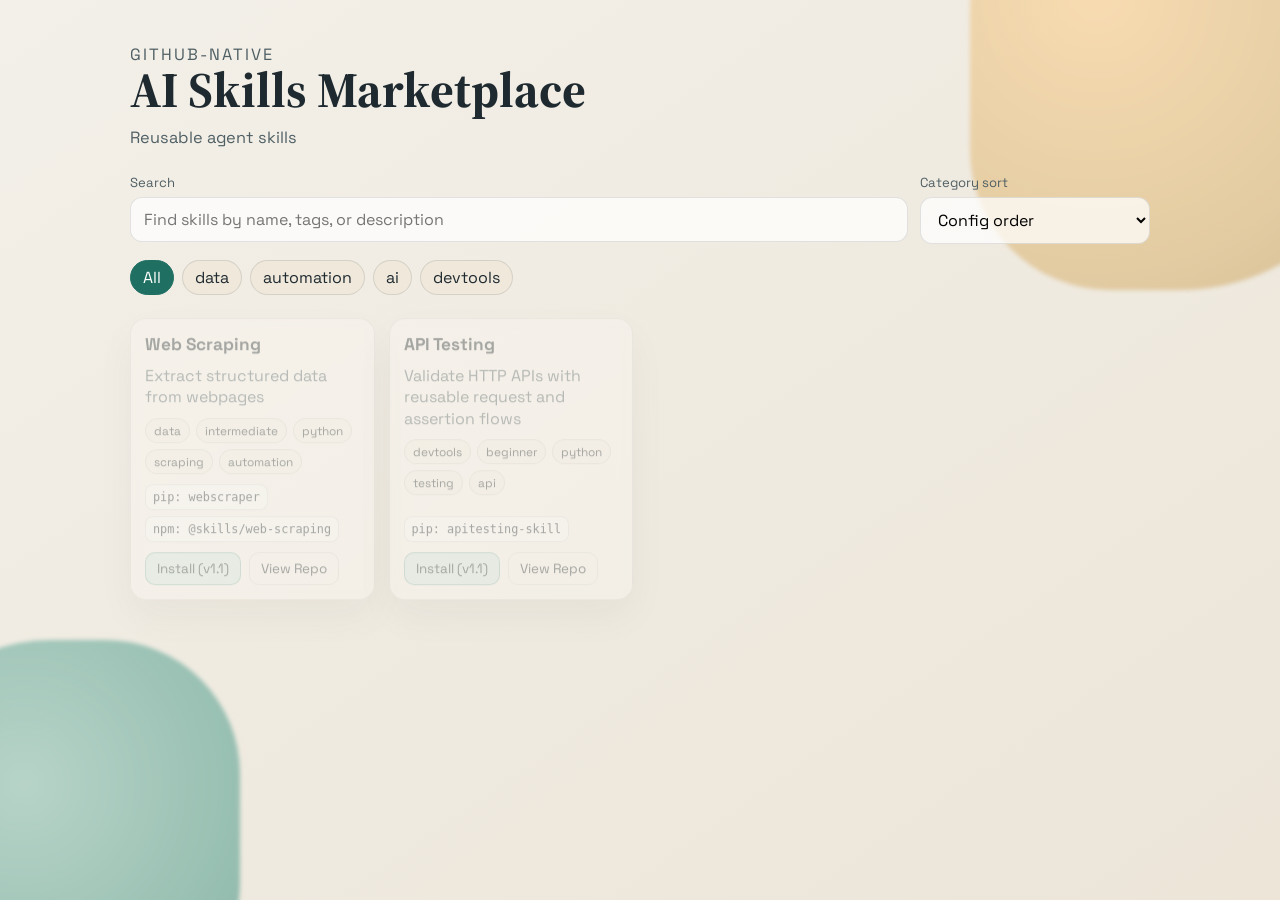
==== index.html @ 8a9cde1e "Initialize skill marketplace template scaffold" ====
<!doctype html>
<html lang="en">
  <head>
    <meta charset="utf-8">
    <meta http-equiv="refresh" content="0; url=./marketplace/">
    <meta name="viewport" content="width=device-width, initial-scale=1">
    <title>Skill Marketplace</title>
  </head>
  <body>
    <p>Redirecting to <a href="./marketplace/">marketplace</a>...</p>
  </body>
</html>
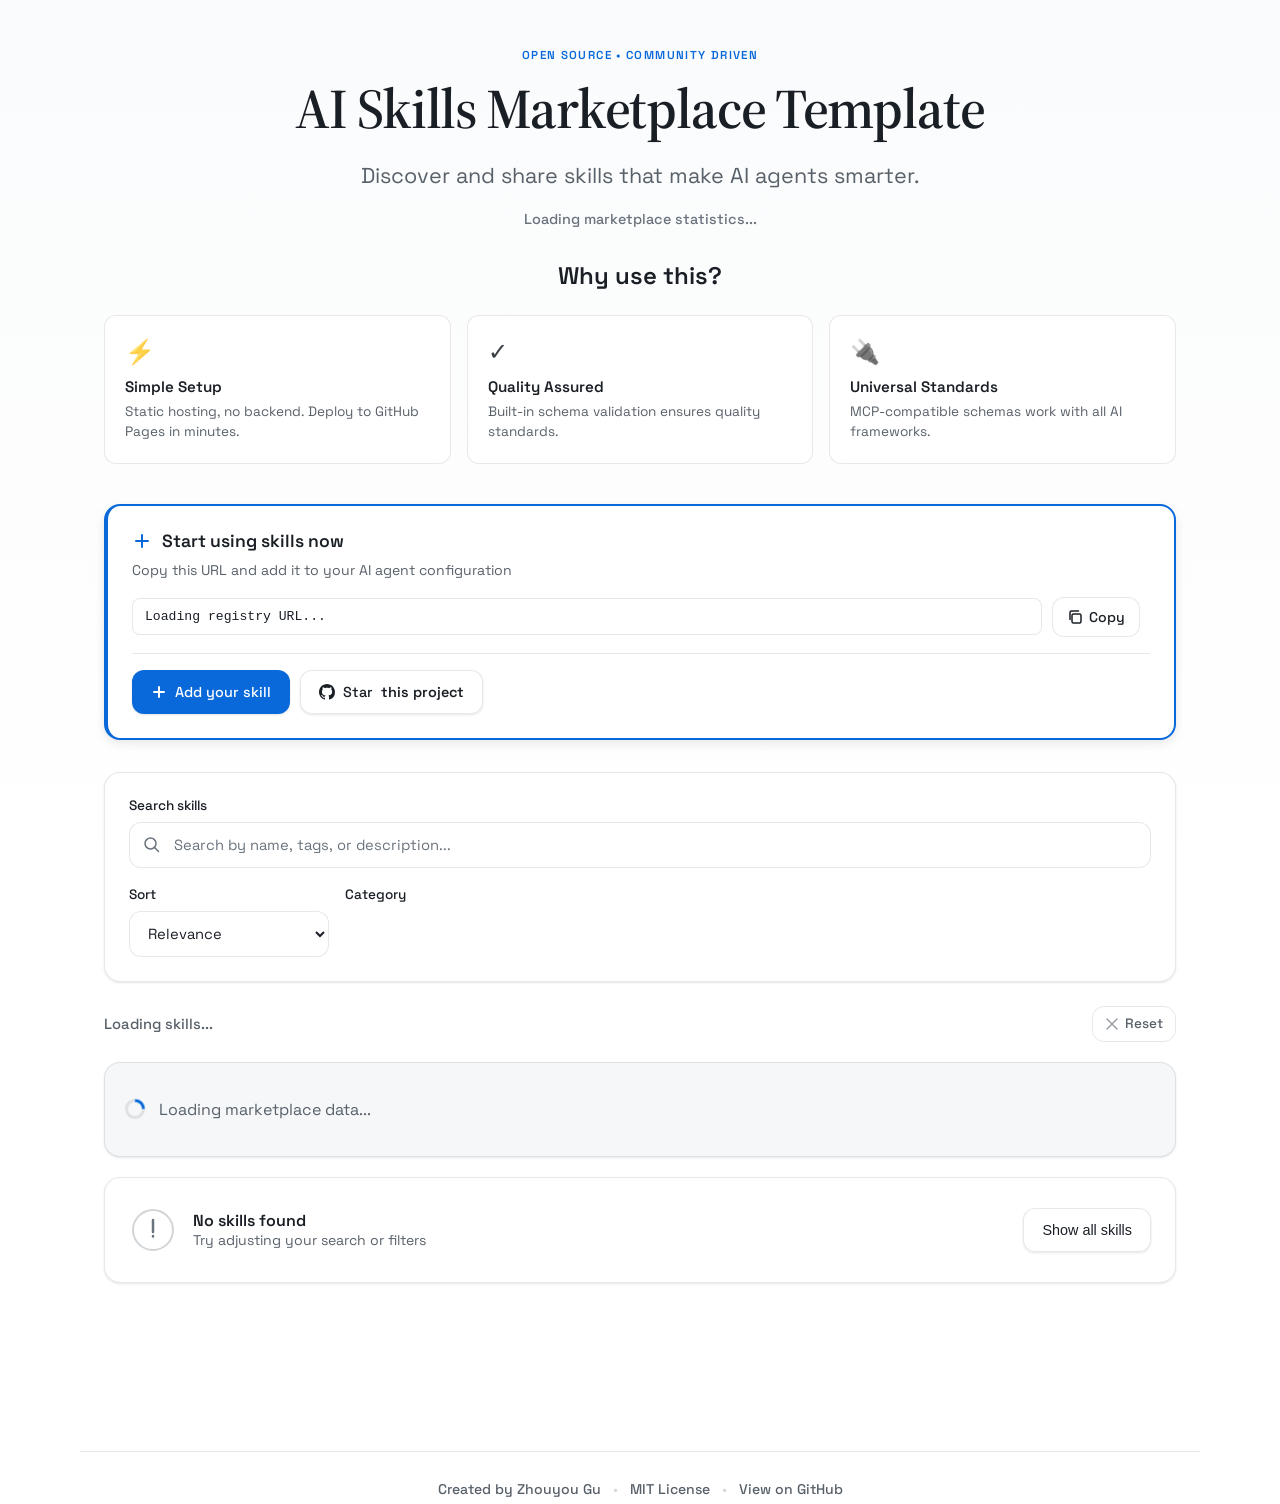
==== commit a7148043: "Update marketplace docs, schemas, and UI refinements" ====
--- a/index.html
+++ b/index.html
@@ -4,7 +4,7 @@
     <meta charset="utf-8">
     <meta http-equiv="refresh" content="0; url=./marketplace/">
     <meta name="viewport" content="width=device-width, initial-scale=1">
-    <title>Skill Marketplace</title>
+    <title>AI Skills Marketplace Template</title>
   </head>
   <body>
     <p>Redirecting to <a href="./marketplace/">marketplace</a>...</p>
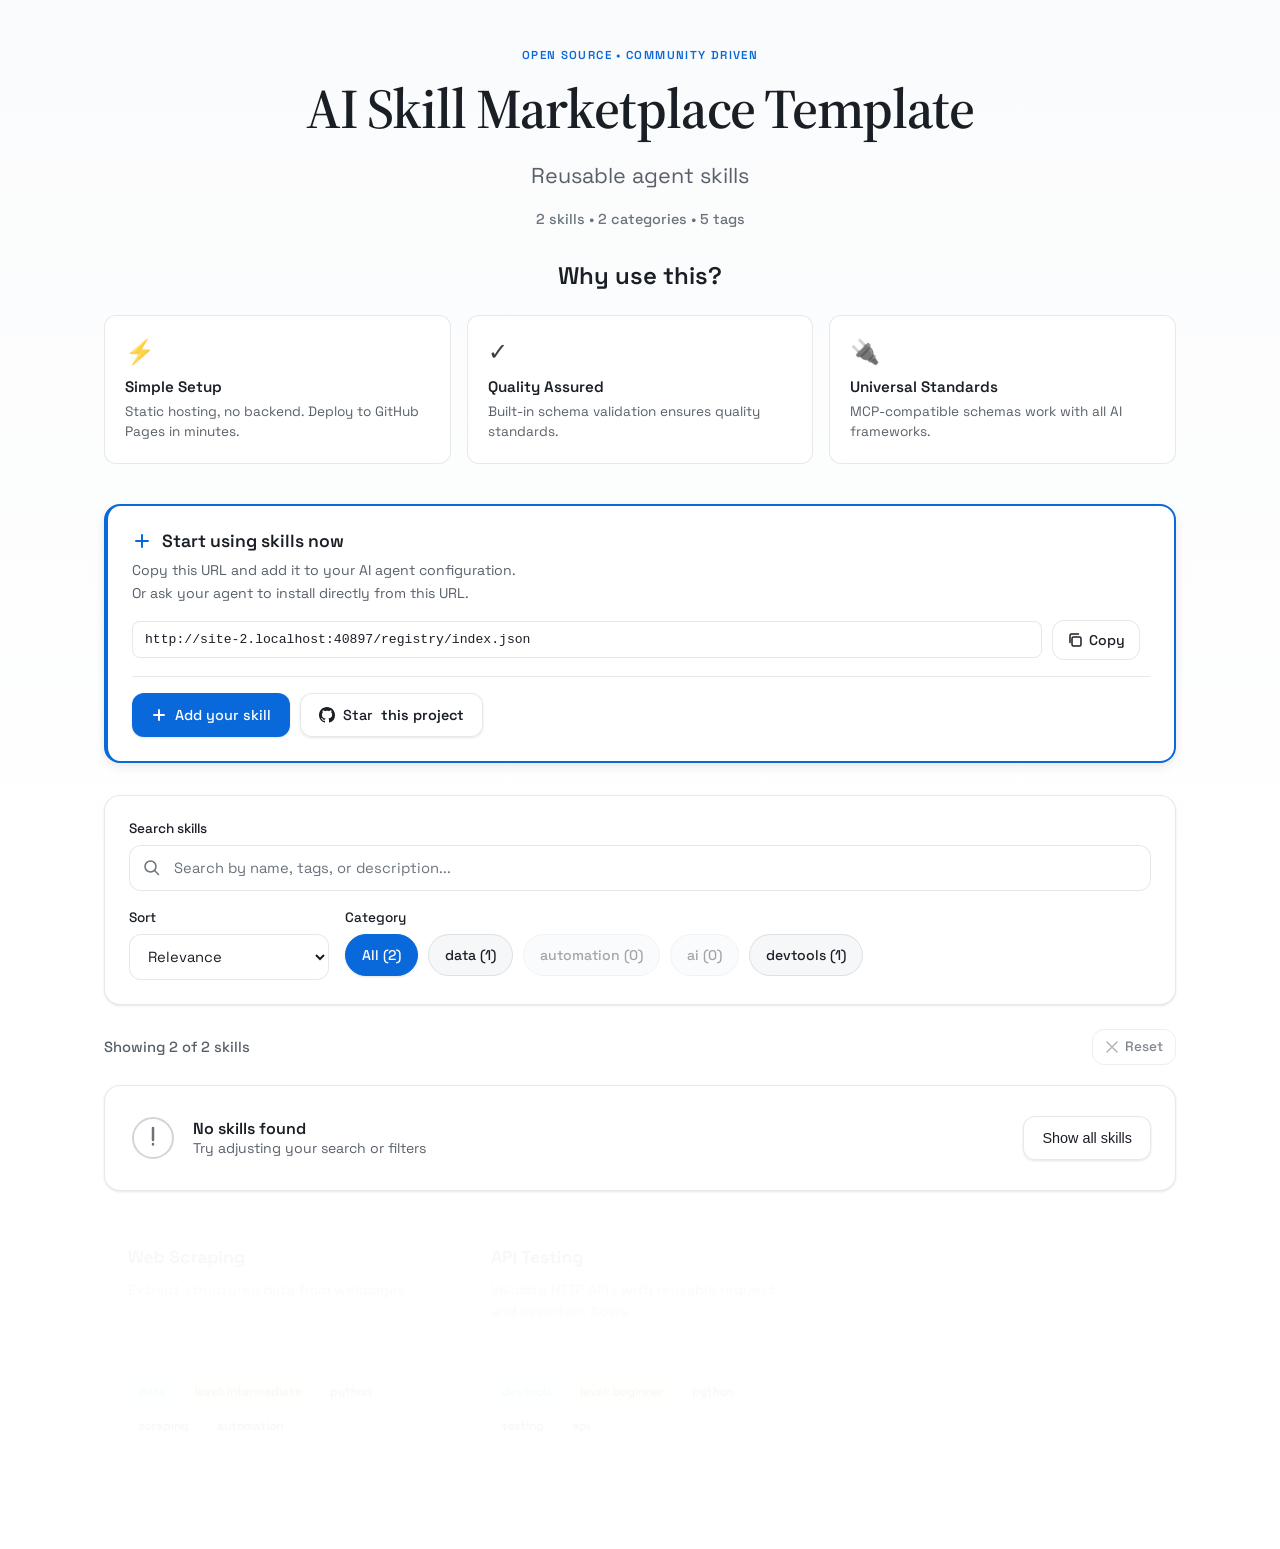
==== commit 1823b232: "chore: checkpoint current marketplace updates" ====
--- a/index.html
+++ b/index.html
@@ -2,9 +2,31 @@
 <html lang="en">
   <head>
     <meta charset="utf-8">
+    <meta name="viewport" content="width=device-width, initial-scale=1">
+    <meta name="description" content="Fork-friendly, GitHub-native marketplace template for reusable AI agent skills.">
+    <meta name="theme-color" content="#1f6f62">
+    <link rel="canonical" href="https://zhouyou-gu.github.io/skill-marketplace-template/">
+    <title>AI Skill Marketplace Template</title>
+    <link rel="icon" href="./marketplace/assets/icon.svg" type="image/svg+xml">
+
+    <meta property="og:type" content="website">
+    <meta property="og:url" content="https://zhouyou-gu.github.io/skill-marketplace-template/">
+    <meta property="og:title" content="AI Skill Marketplace Template">
+    <meta property="og:description" content="Reusable agent skills with a registry-first, GitHub-native workflow.">
+    <meta property="og:image" content="https://zhouyou-gu.github.io/skill-marketplace-template/marketplace/assets/preview.png?v=3">
+    <meta property="og:image:secure_url" content="https://zhouyou-gu.github.io/skill-marketplace-template/marketplace/assets/preview.png?v=3">
+    <meta property="og:image:type" content="image/png">
+    <meta property="og:image:width" content="1200">
+    <meta property="og:image:height" content="630">
+    <meta property="og:image:alt" content="AI Skill Marketplace preview card">
+
+    <meta name="twitter:card" content="summary_large_image">
+    <meta name="twitter:title" content="AI Skill Marketplace Template">
+    <meta name="twitter:description" content="Fork-friendly marketplace template for reusable AI agent skills.">
+    <meta name="twitter:image" content="https://zhouyou-gu.github.io/skill-marketplace-template/marketplace/assets/preview.png?v=3">
+    <meta name="twitter:image:alt" content="AI Skill Marketplace preview card">
+
     <meta http-equiv="refresh" content="0; url=./marketplace/">
-    <meta name="viewport" content="width=device-width, initial-scale=1">
-    <title>AI Skills Marketplace Template</title>
   </head>
   <body>
     <p>Redirecting to <a href="./marketplace/">marketplace</a>...</p>
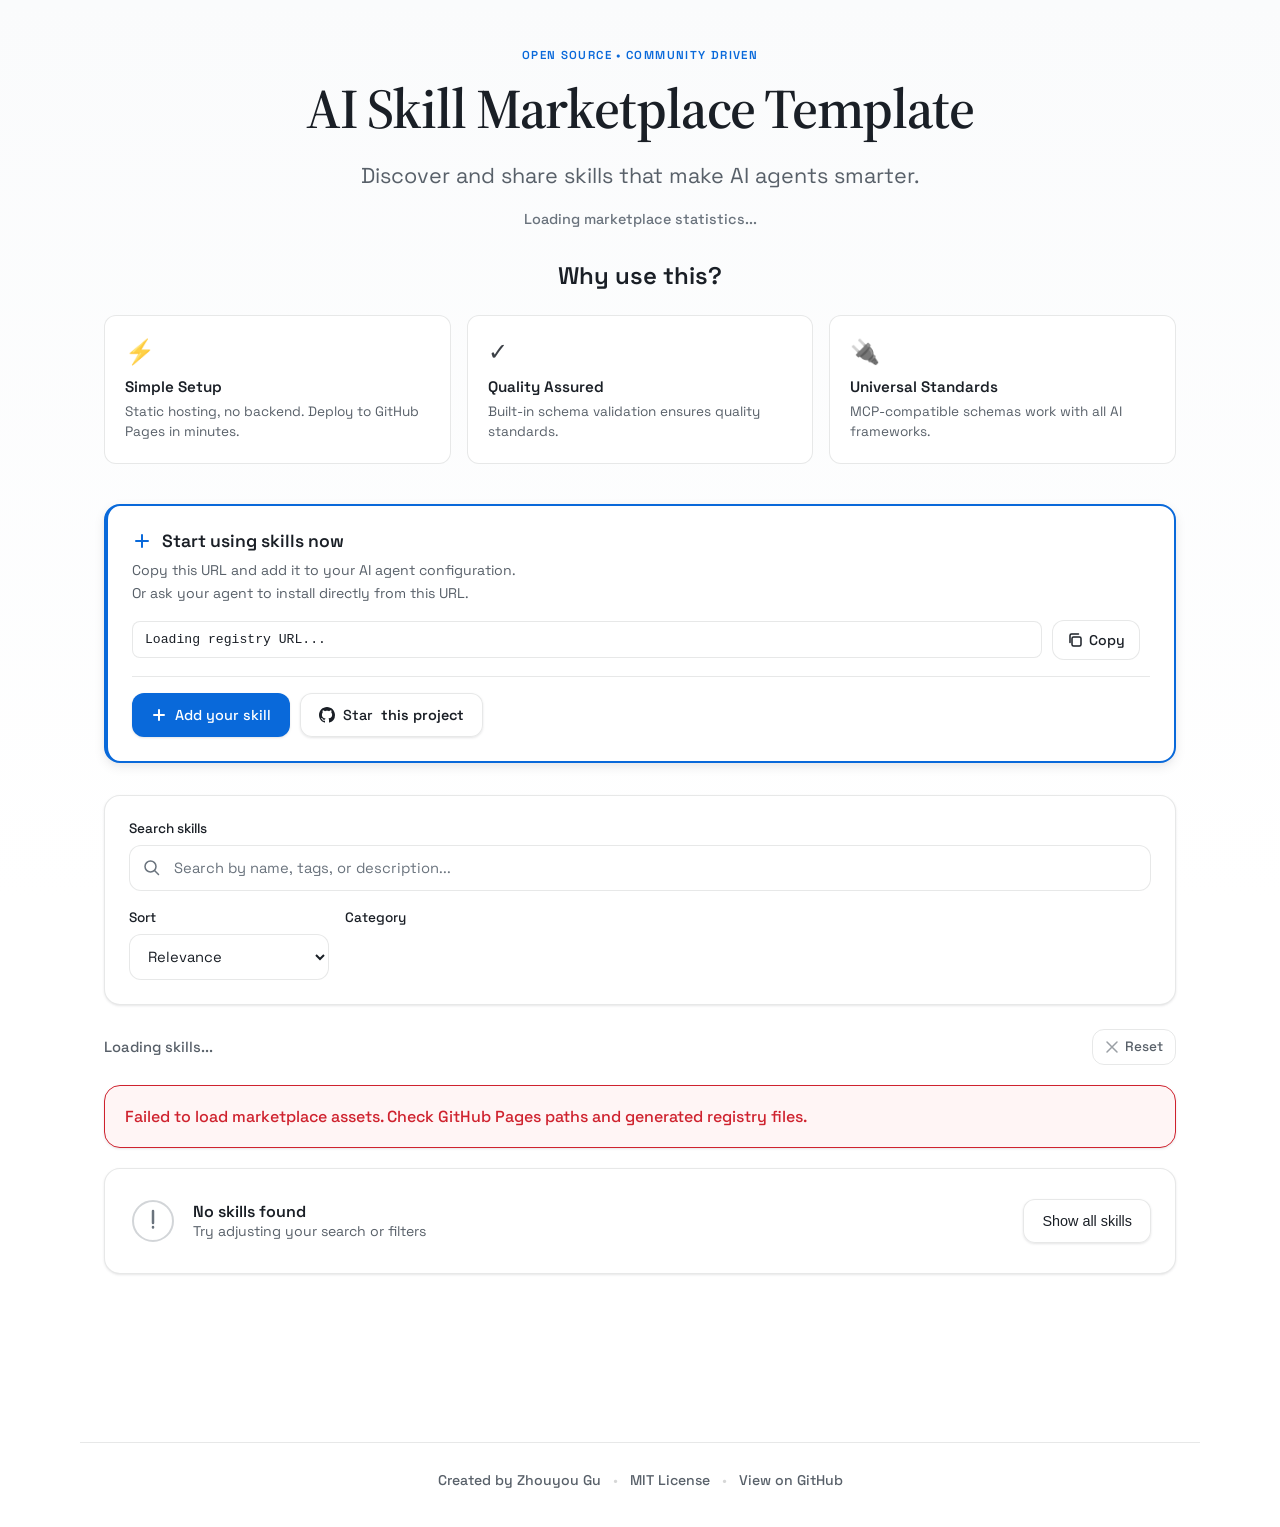
==== commit 2ec3ed39: "fix: increase favicon size in browser tab" ====
--- a/index.html
+++ b/index.html
@@ -7,7 +7,7 @@
     <meta name="theme-color" content="#1f6f62">
     <link rel="canonical" href="https://zhouyou-gu.github.io/skill-marketplace-template/">
     <title>AI Skill Marketplace Template</title>
-    <link rel="icon" href="./marketplace/assets/icon.svg" type="image/svg+xml">
+    <link rel="icon" href="./marketplace/assets/icon.svg" type="image/svg+xml" sizes="any">
 
     <meta property="og:type" content="website">
     <meta property="og:url" content="https://zhouyou-gu.github.io/skill-marketplace-template/">
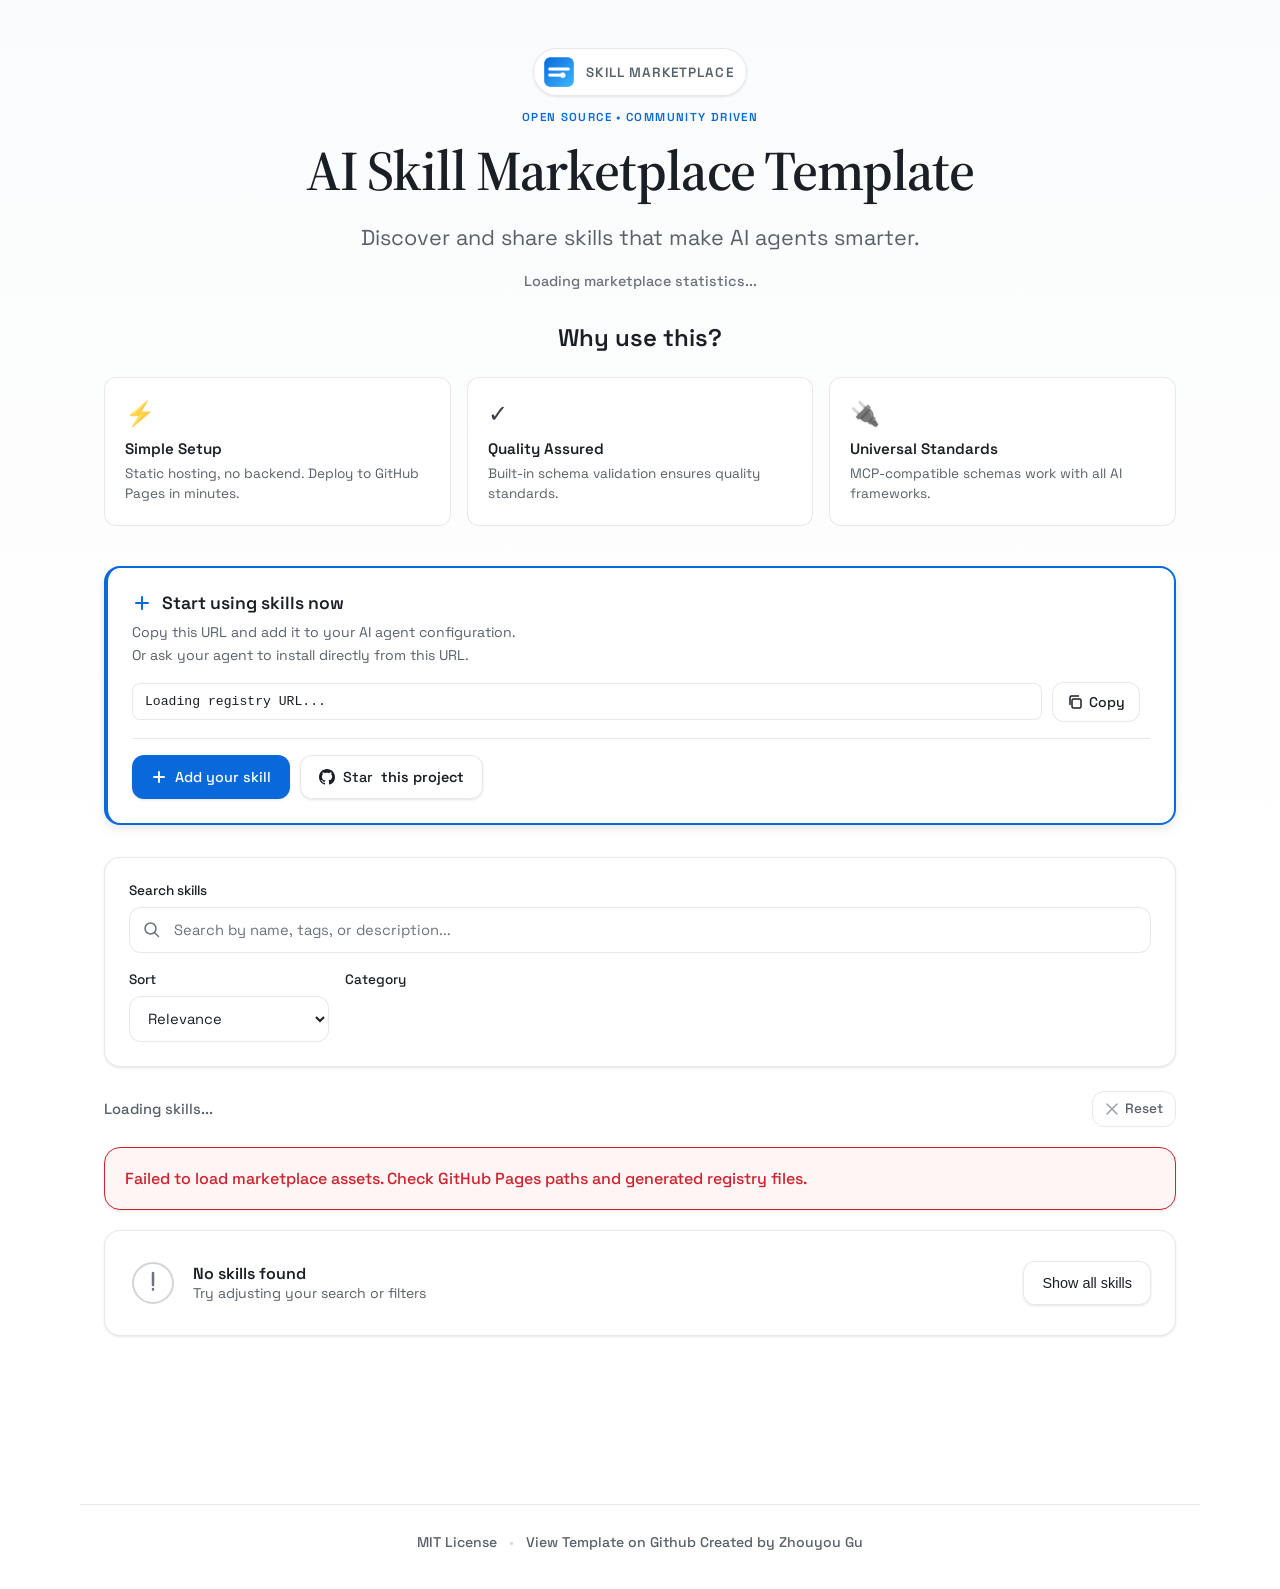
==== commit 5906c84e: "Refresh favicon assets and add top brand icon" ====
--- a/index.html
+++ b/index.html
@@ -8,6 +8,9 @@
     <link rel="canonical" href="https://zhouyou-gu.github.io/skill-marketplace-template/">
     <title>AI Skill Marketplace Template</title>
     <link rel="icon" href="./marketplace/assets/icon.svg" type="image/svg+xml" sizes="any">
+    <link rel="icon" href="./marketplace/assets/favicon-32.png" type="image/png" sizes="32x32">
+    <link rel="icon" href="./marketplace/assets/favicon-16.png" type="image/png" sizes="16x16">
+    <link rel="apple-touch-icon" href="./marketplace/assets/apple-touch-icon.png" sizes="180x180">
 
     <meta property="og:type" content="website">
     <meta property="og:url" content="https://zhouyou-gu.github.io/skill-marketplace-template/">
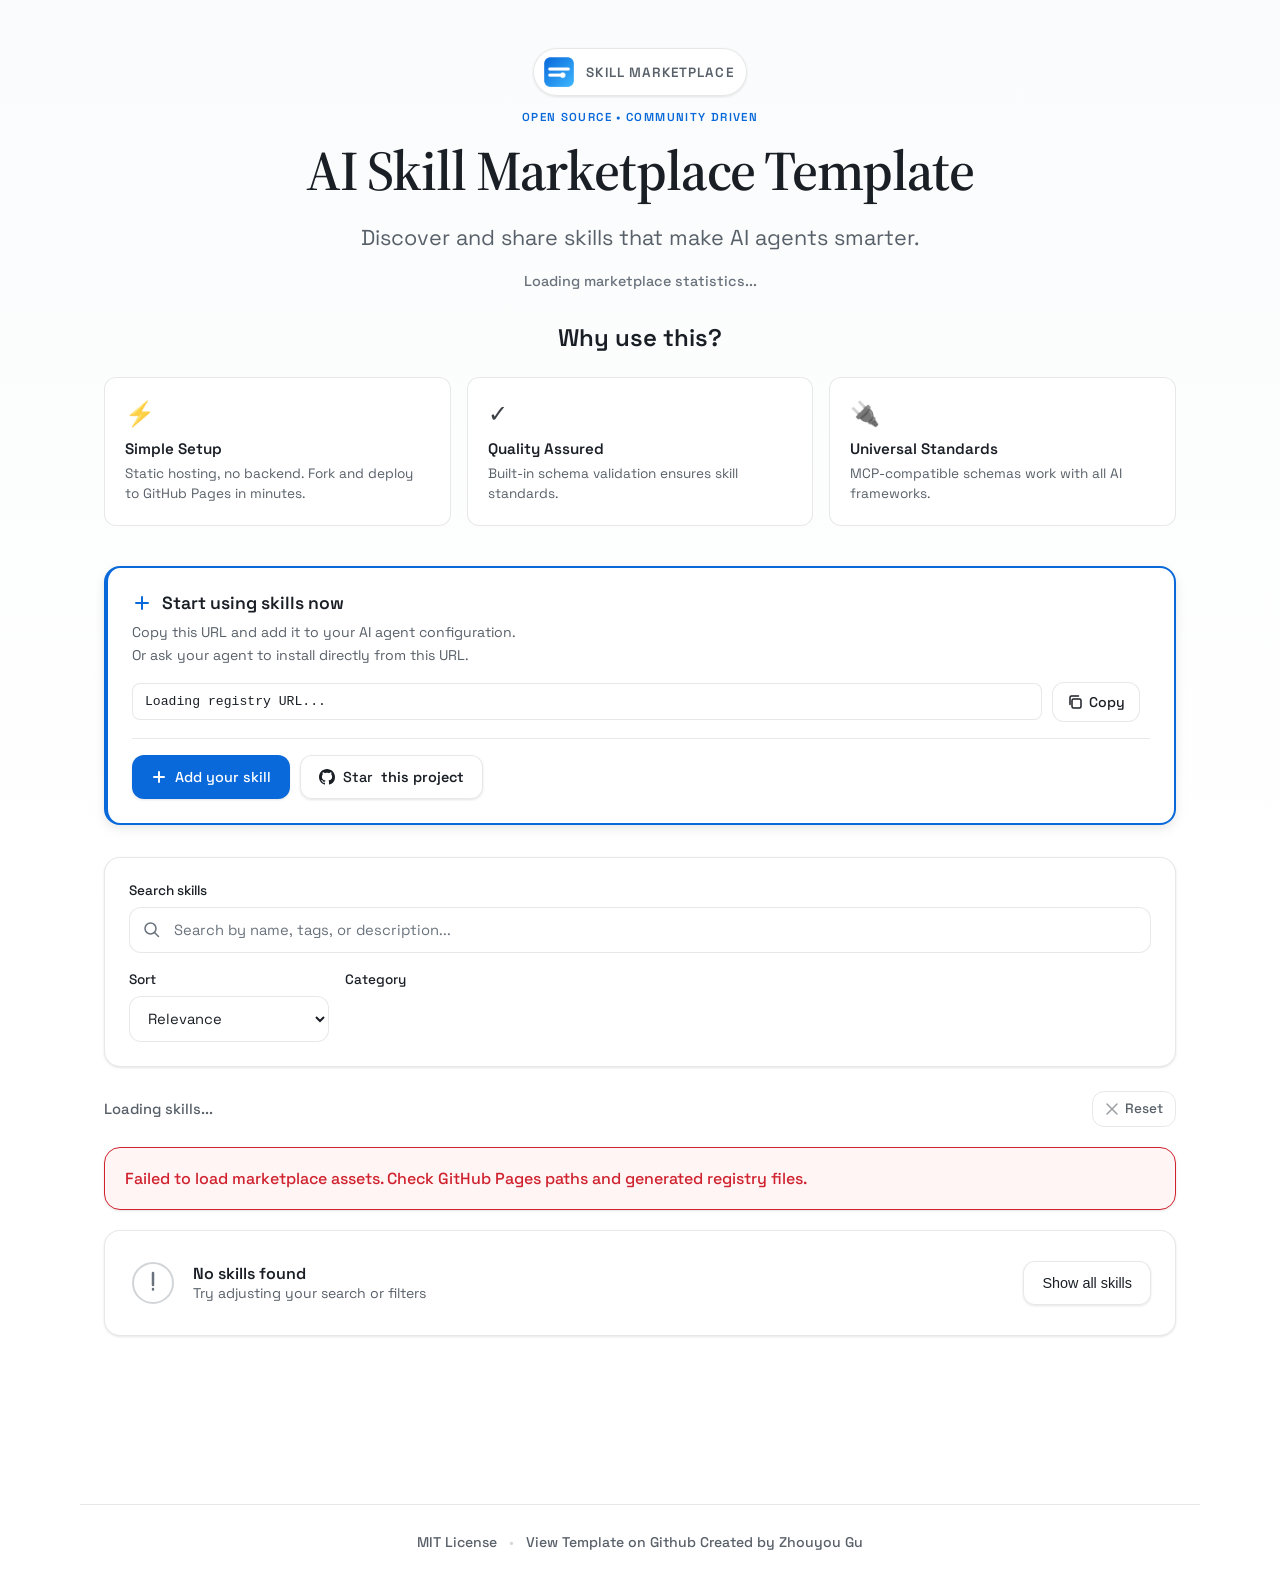
==== commit abda64fb: "Enable clickable skill cards and make meta links fork-safe" ====
--- a/index.html
+++ b/index.html
@@ -5,7 +5,7 @@
     <meta name="viewport" content="width=device-width, initial-scale=1">
     <meta name="description" content="Fork-friendly, GitHub-native marketplace template for reusable AI agent skills.">
     <meta name="theme-color" content="#1f6f62">
-    <link rel="canonical" href="https://zhouyou-gu.github.io/skill-marketplace-template/">
+    <link rel="canonical" href="./">
     <title>AI Skill Marketplace Template</title>
     <link rel="icon" href="./marketplace/assets/icon.svg" type="image/svg+xml" sizes="any">
     <link rel="icon" href="./marketplace/assets/favicon-32.png" type="image/png" sizes="32x32">
@@ -13,11 +13,11 @@
     <link rel="apple-touch-icon" href="./marketplace/assets/apple-touch-icon.png" sizes="180x180">
 
     <meta property="og:type" content="website">
-    <meta property="og:url" content="https://zhouyou-gu.github.io/skill-marketplace-template/">
+    <meta property="og:url" content="./">
     <meta property="og:title" content="AI Skill Marketplace Template">
     <meta property="og:description" content="Reusable agent skills with a registry-first, GitHub-native workflow.">
-    <meta property="og:image" content="https://zhouyou-gu.github.io/skill-marketplace-template/marketplace/assets/preview.png?v=3">
-    <meta property="og:image:secure_url" content="https://zhouyou-gu.github.io/skill-marketplace-template/marketplace/assets/preview.png?v=3">
+    <meta property="og:image" content="./marketplace/assets/preview.png?v=3">
+    <meta property="og:image:secure_url" content="./marketplace/assets/preview.png?v=3">
     <meta property="og:image:type" content="image/png">
     <meta property="og:image:width" content="1200">
     <meta property="og:image:height" content="630">
@@ -26,7 +26,7 @@
     <meta name="twitter:card" content="summary_large_image">
     <meta name="twitter:title" content="AI Skill Marketplace Template">
     <meta name="twitter:description" content="Fork-friendly marketplace template for reusable AI agent skills.">
-    <meta name="twitter:image" content="https://zhouyou-gu.github.io/skill-marketplace-template/marketplace/assets/preview.png?v=3">
+    <meta name="twitter:image" content="./marketplace/assets/preview.png?v=3">
     <meta name="twitter:image:alt" content="AI Skill Marketplace preview card">
 
     <meta http-equiv="refresh" content="0; url=./marketplace/">
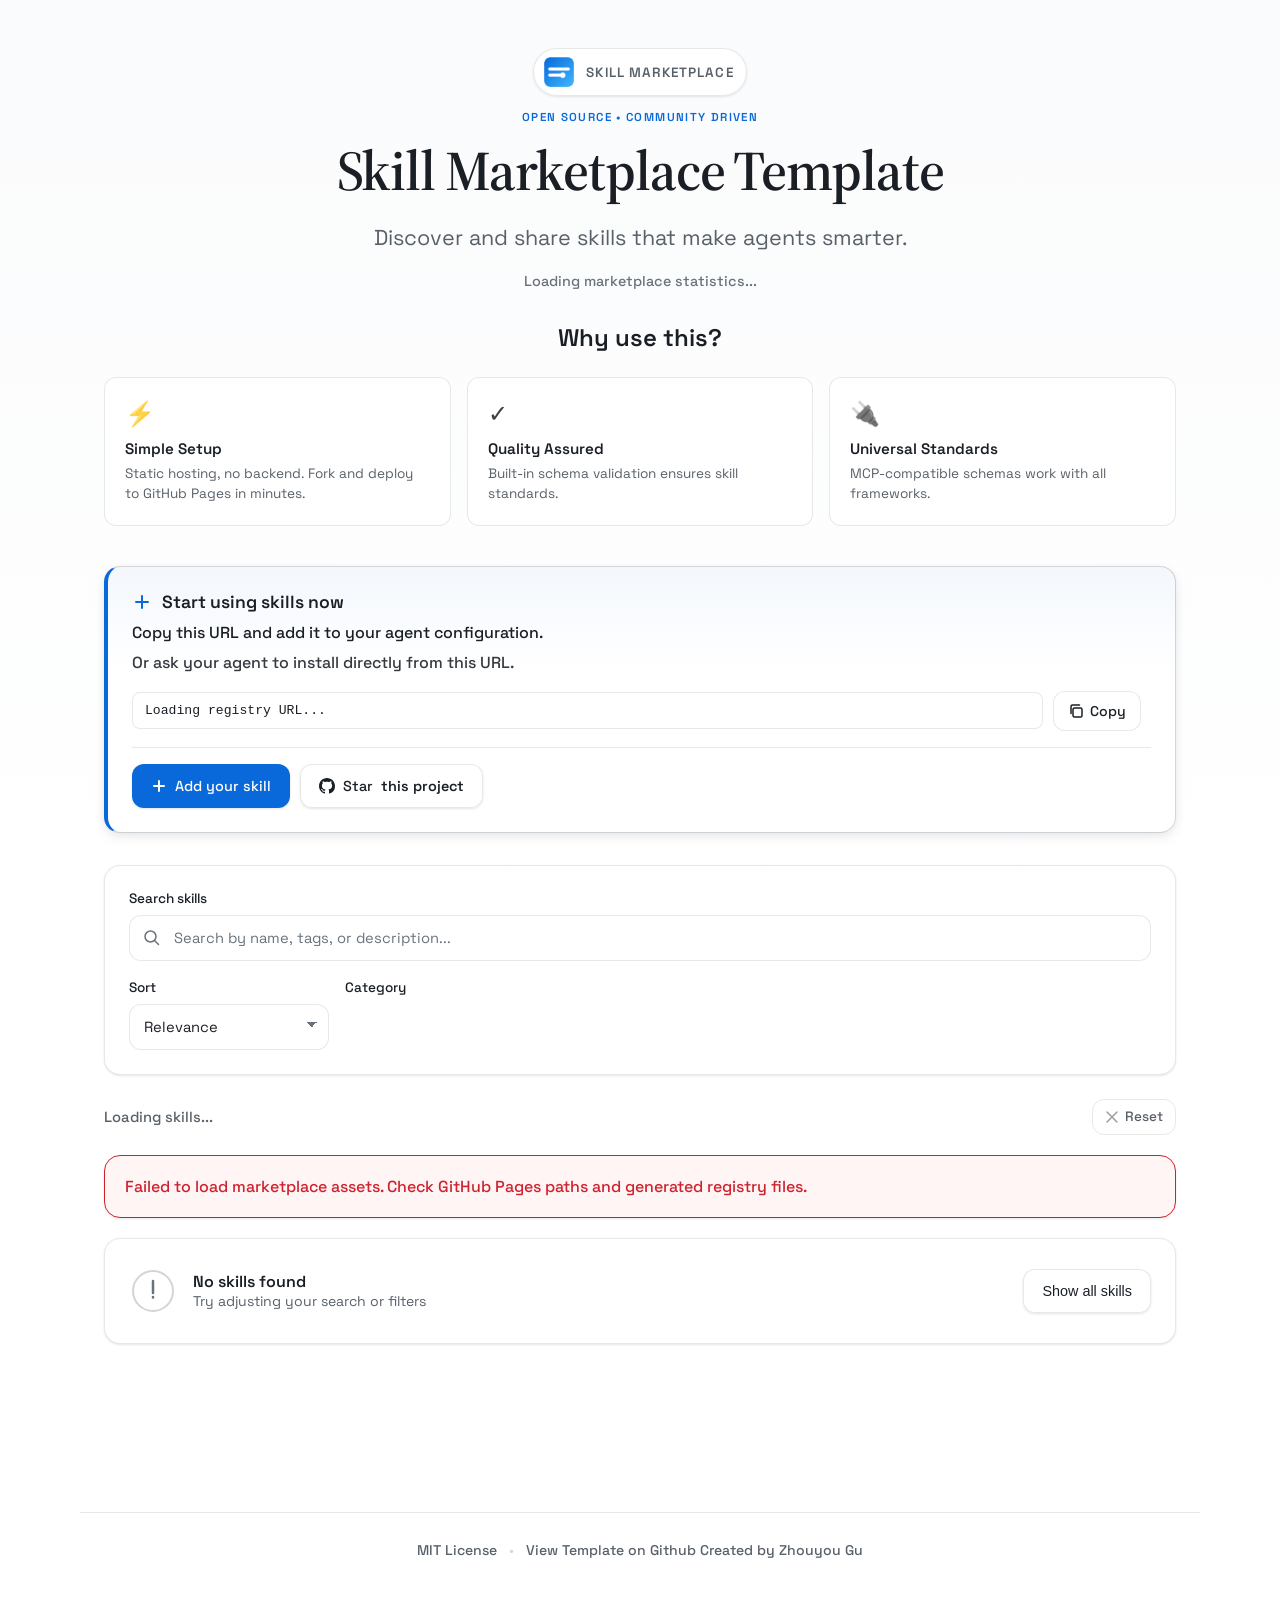
==== commit 49ca31fa: "Rename marketplace branding and refresh preview image" ====
--- a/index.html
+++ b/index.html
@@ -3,10 +3,10 @@
   <head>
     <meta charset="utf-8">
     <meta name="viewport" content="width=device-width, initial-scale=1">
-    <meta name="description" content="Fork-friendly, GitHub-native marketplace template for reusable AI agent skills.">
+    <meta name="description" content="Fork-friendly, GitHub-native marketplace template for reusable agent skills.">
     <meta name="theme-color" content="#1f6f62">
     <link rel="canonical" href="./">
-    <title>AI Skill Marketplace Template</title>
+    <title>Skill Marketplace Template</title>
     <link rel="icon" href="./marketplace/assets/icon.svg" type="image/svg+xml" sizes="any">
     <link rel="icon" href="./marketplace/assets/favicon-32.png" type="image/png" sizes="32x32">
     <link rel="icon" href="./marketplace/assets/favicon-16.png" type="image/png" sizes="16x16">
@@ -14,20 +14,20 @@
 
     <meta property="og:type" content="website">
     <meta property="og:url" content="./">
-    <meta property="og:title" content="AI Skill Marketplace Template">
+    <meta property="og:title" content="Skill Marketplace Template">
     <meta property="og:description" content="Reusable agent skills with a registry-first, GitHub-native workflow.">
     <meta property="og:image" content="./marketplace/assets/preview.png?v=3">
     <meta property="og:image:secure_url" content="./marketplace/assets/preview.png?v=3">
     <meta property="og:image:type" content="image/png">
     <meta property="og:image:width" content="1200">
     <meta property="og:image:height" content="630">
-    <meta property="og:image:alt" content="AI Skill Marketplace preview card">
+    <meta property="og:image:alt" content="Skill Marketplace preview card">
 
     <meta name="twitter:card" content="summary_large_image">
-    <meta name="twitter:title" content="AI Skill Marketplace Template">
-    <meta name="twitter:description" content="Fork-friendly marketplace template for reusable AI agent skills.">
+    <meta name="twitter:title" content="Skill Marketplace Template">
+    <meta name="twitter:description" content="Fork-friendly marketplace template for reusable agent skills.">
     <meta name="twitter:image" content="./marketplace/assets/preview.png?v=3">
-    <meta name="twitter:image:alt" content="AI Skill Marketplace preview card">
+    <meta name="twitter:image:alt" content="Skill Marketplace preview card">
 
     <meta http-equiv="refresh" content="0; url=./marketplace/">
   </head>
